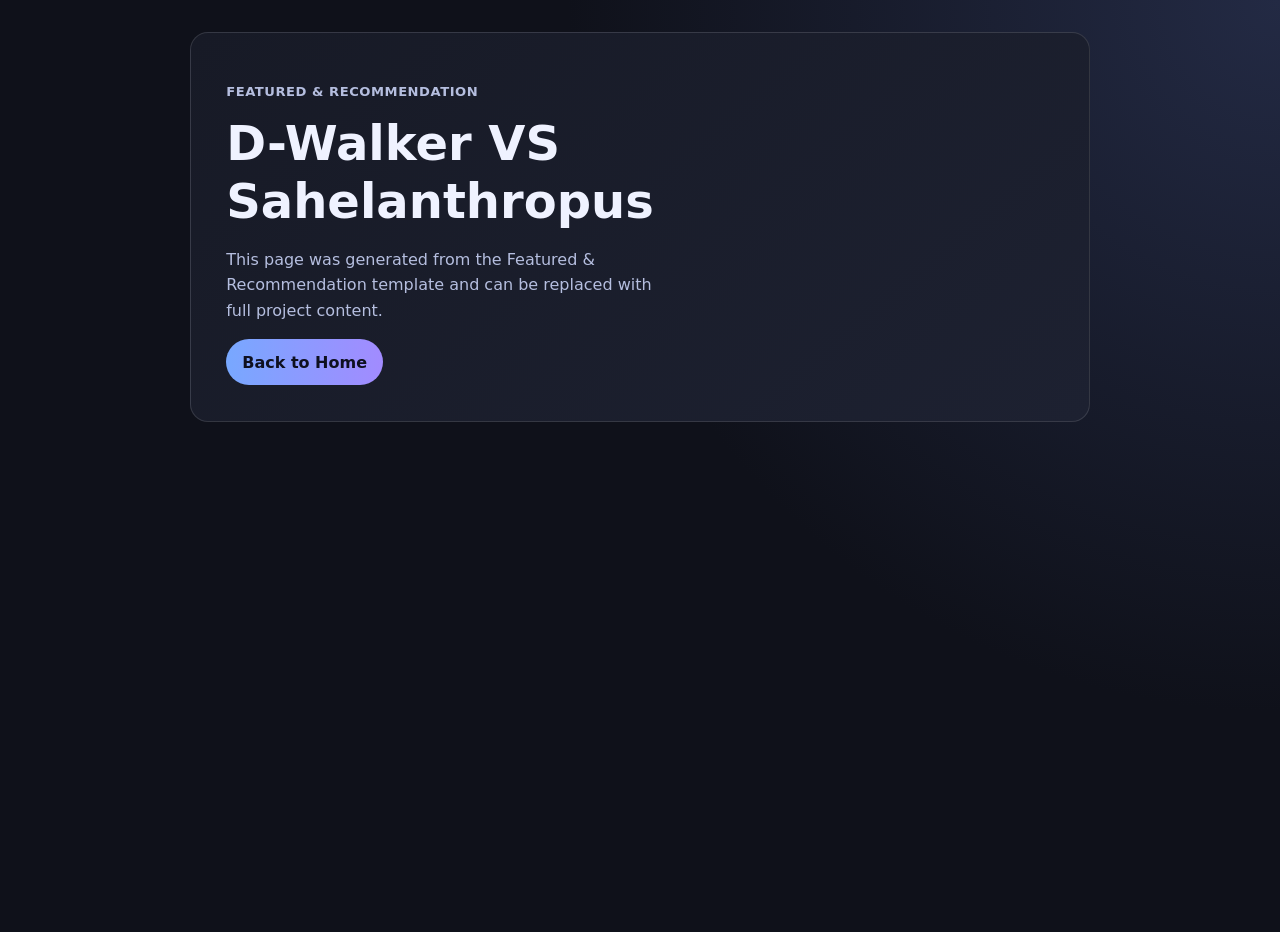
==== d-walker-vs-sahelanthropus.html @ 06092847 "Add featured recommendations carousel and four generated pages" ====
<!DOCTYPE html>
<html lang="en">
  <head>
    <meta charset="UTF-8" />
    <meta name="viewport" content="width=device-width, initial-scale=1.0" />
    <title>D-Walker VS Sahelanthropus | Yujia Max Liu</title>
    <link rel="stylesheet" href="style.css" />
  </head>
  <body>
    <main style="margin:2rem auto;max-width:900px;">
      <section class="hero">
        <div class="hero-copy">
          <p class="eyebrow">Featured & Recommendation</p>
          <h1>D-Walker VS Sahelanthropus</h1>
          <p>This page was generated from the Featured & Recommendation template and can be replaced with full project content.</p>
          <div class="hero-actions">
            <a class="btn primary" href="index.html#featured-recommendations">Back to Home</a>
          </div>
        </div>
      </section>
    </main>
  </body>
</html>
---- style.css ----
:root {
  --bg: #0f111a;
  --panel: #171a26;
  --panel-2: #1d2131;
  --text: #eff2ff;
  --muted: #b5bedf;
  --accent: #78a8ff;
  --accent-2: #a28bff;
  --line: rgba(255, 255, 255, 0.12);
  --top-bar-height: 72px;
  --sidebar-collapsed: 78px;
  --sidebar-expanded: 230px;
}

* {
  box-sizing: border-box;
}

html,
body {
  margin: 0;
  padding: 0;
}

body {
  font-family: "Inter", system-ui, -apple-system, sans-serif;
  color: var(--text);
  background: radial-gradient(circle at top right, #232a44 0%, var(--bg) 45%);
  line-height: 1.6;
  min-height: 100vh;
}

body.sidebar-open {
  overflow: hidden;
}

a {
  color: inherit;
}

.top-bar {
  position: sticky;
  top: 0;
  z-index: 30;
  min-height: var(--top-bar-height);
  display: flex;
  justify-content: space-between;
  align-items: center;
  padding: 0.9rem clamp(1rem, 3vw, 3rem);
  backdrop-filter: blur(8px);
  background: rgba(15, 17, 26, 0.88);
  border-bottom: 1px solid var(--line);
}

.brand {
  display: inline-flex;
  align-items: center;
  gap: 0.55rem;
  text-decoration: none;
  font-weight: 700;
}

.brand img {
  height: 34px;
  width: auto;
  max-width: 120px;
  object-fit: contain;
}

.menu-toggle {
  width: 44px;
  height: 44px;
  border-radius: 12px;
  border: 1px solid var(--line);
  background: rgba(255, 255, 255, 0.03);
  display: none;
  align-items: center;
  justify-content: center;
  gap: 0.28rem;
  flex-direction: column;
  cursor: pointer;
}

.menu-toggle span {
  width: 17px;
  height: 2px;
  border-radius: 999px;
  background: var(--text);
}

.sidebar {
  position: fixed;
  left: 0;
  top: var(--top-bar-height);
  height: calc(100vh - var(--top-bar-height));
  width: var(--sidebar-collapsed);
  z-index: 25;
  background: rgba(15, 17, 26, 0.92);
  border-right: 1px solid var(--line);
  padding: 1rem 0.8rem;
  display: flex;
  flex-direction: column;
  gap: 0.55rem;
  transition: width 0.35s ease, transform 0.32s ease;
  overflow: hidden;
}

.sidebar:hover,
.sidebar:focus-within {
  width: var(--sidebar-expanded);
}

.sidebar a {
  text-decoration: none;
  display: flex;
  align-items: center;
  gap: 0.7rem;
  padding: 0.65rem;
  border-radius: 12px;
  color: var(--muted);
  white-space: nowrap;
}

.sidebar a:hover {
  background: rgba(120, 168, 255, 0.12);
  color: var(--text);
}


.sidebar-share {
  margin-top: auto;
  border: 1px solid var(--line);
  border-radius: 12px;
  padding: 0.5rem;
  display: flex;
  align-items: center;
  justify-content: center;
  min-height: 44px;
  overflow: hidden;
}

.share-icon {
  display: grid;
  place-items: center;
  width: 30px;
  height: 30px;
  border-radius: 8px;
  background: rgba(255, 255, 255, 0.08);
  color: var(--text);
  font-size: 1rem;
  font-weight: 700;
}

.share-links {
  display: flex;
  gap: 0.45rem;
  opacity: 0;
  max-width: 0;
  transform: translateX(-6px);
  transition: opacity 0.22s ease, transform 0.22s ease, max-width 0.28s ease;
}

.share-links a {
  width: 30px;
  height: 30px;
  min-width: 30px;
  padding: 0;
  border-radius: 8px;
  display: grid;
  place-items: center;
  color: var(--text);
}

.share-links a:hover {
  background: rgba(120, 168, 255, 0.2);
}

.share-links svg {
  width: 16px;
  height: 16px;
  fill: currentColor;
}

.sidebar:hover .share-icon,
.sidebar:focus-within .share-icon {
  display: none;
}

.sidebar:hover .share-links,
.sidebar:focus-within .share-links {
  opacity: 1;
  max-width: 180px;
  transform: translateX(0);
}

.nav-icon {
  min-width: 30px;
  width: 30px;
  height: 30px;
  border-radius: 8px;
  display: grid;
  place-items: center;
  background: rgba(255, 255, 255, 0.08);
  font-size: 0.76rem;
  font-weight: 700;
  letter-spacing: 0.02em;
}

.nav-label {
  opacity: 0;
  transform: translateX(-6px);
  transition: opacity 0.22s ease, transform 0.22s ease;
}

.sidebar:hover .nav-label,
.sidebar:focus-within .nav-label {
  opacity: 1;
  transform: translateX(0);
}

.sidebar-overlay {
  display: none;
}

main,
.site-footer {
  width: min(1100px, 92vw);
  margin-left: calc(var(--sidebar-collapsed) + 2.4rem);
  margin-right: auto;
}

.featured-recommendations {
  margin-top: 1.8rem;
  border: 1px solid var(--line);
  border-radius: 18px;
  background: linear-gradient(140deg, var(--panel) 0%, var(--panel-2) 100%);
  padding: clamp(1rem, 2.5vw, 1.4rem);
  display: grid;
  grid-template-columns: auto 1fr auto;
  align-items: center;
  gap: 0.8rem;
}

.fr-card {
  display: grid;
  grid-template-columns: 1.1fr 0.9fr;
  gap: 1rem;
  text-decoration: none;
  min-width: 0;
}

.fr-media-main img {
  width: 100%;
  height: 100%;
  min-height: 300px;
  object-fit: cover;
  border-radius: 14px;
  border: 1px solid var(--line);
}

.fr-media-side {
  display: grid;
  gap: 0.8rem;
  align-content: start;
}

.fr-thumbs {
  display: grid;
  grid-template-columns: repeat(2, minmax(0, 1fr));
  gap: 0.65rem;
}

.fr-thumb {
  border: 1px solid var(--line);
  border-radius: 12px;
  overflow: hidden;
  padding: 0;
  background: transparent;
  cursor: pointer;
}

.fr-thumb img {
  width: 100%;
  height: 110px;
  object-fit: cover;
  display: block;
}

.fr-thumb:hover,
.fr-thumb:focus-visible,
.fr-thumb.is-active {
  border-color: var(--accent);
  box-shadow: 0 0 0 2px rgba(120, 168, 255, 0.2);
}

.fr-description {
  border: 1px solid var(--line);
  border-radius: 12px;
  padding: 0.8rem;
  background: rgba(0, 0, 0, 0.15);
}

.fr-description p {
  margin: 0;
  color: var(--muted);
}

.fr-nav {
  width: 40px;
  height: 40px;
  border-radius: 999px;
  border: 1px solid var(--line);
  background: rgba(255, 255, 255, 0.05);
  color: var(--text);
  cursor: pointer;
}

.fr-nav:hover,
.fr-nav:focus-visible {
  border-color: var(--accent);
}

.featured-recommendations.has-warning {
  border-color: #f4b860;
  box-shadow: 0 0 0 2px rgba(244, 184, 96, 0.25);
}

.fr-warning {
  grid-column: 1 / -1;
  margin-top: 0.5rem;
  border: 1px solid #f4b860;
  border-radius: 10px;
  background: rgba(244, 184, 96, 0.14);
  padding: 0.6rem 0.8rem;
  color: #ffd9a1;
}

.fr-warning ul {
  margin: 0.4rem 0 0;
  padding-left: 1.1rem;
}

.hero,
.about,
.works,
.video,
.site-footer {
  margin-top: 1.8rem;
  border: 1px solid var(--line);
  border-radius: 18px;
  background: linear-gradient(140deg, var(--panel) 0%, var(--panel-2) 100%);
  padding: clamp(1.1rem, 3vw, 2.2rem);
}

.hero {
  display: grid;
  gap: 1.3rem;
  grid-template-columns: 1.1fr 0.9fr;
  align-items: center;
}

.eyebrow {
  color: var(--accent);
  font-weight: 600;
  letter-spacing: 0.04em;
  text-transform: uppercase;
  font-size: 0.82rem;
}

h1,
h2,
h3 {
  margin: 0 0 0.5rem;
  line-height: 1.2;
}

h1 {
  font-size: clamp(1.8rem, 4.1vw, 3rem);
}

h2 {
  font-size: clamp(1.3rem, 2.4vw, 2rem);
}

.hero-copy p {
  color: var(--muted);
}

.about img {
  border-radius: 14px;
  align-items: center;

}

.hero-actions {
  margin-top: 1rem;
  display: flex;
  gap: 0.8rem;
  flex-wrap: wrap;
}

.btn {
  text-decoration: none;
  font-weight: 600;
  border-radius: 999px;
  padding: 0.64rem 1rem;
  border: 1px solid var(--line);
}

.btn.primary {
  background: linear-gradient(90deg, var(--accent) 0%, var(--accent-2) 100%);
  color: #0e1020;
  border: none;
}

.btn.ghost {
  color: var(--text);
}

.hero-media img {
  width: 100%;
  border-radius: 14px;
  object-fit: cover;
  min-height: 280px;
}

.gallery {
  margin-top: 1rem;
  display: grid;
  grid-template-columns: repeat(2, minmax(0, 1fr));
  gap: 1rem;
}

.card {
  border: 1px solid var(--line);
  border-radius: 14px;
  overflow: hidden;
  background: rgba(0, 0, 0, 0.16);
}

.card img {
  width: 100%;
  height: 230px;
  object-fit: cover;
  display: block;
}

.card h3 {
  padding: 0.8rem;
  font-size: 1rem;
}

.video-grid {
  margin-top: 1rem;
  display: grid;
  grid-template-columns: repeat(2, minmax(0, 1fr));
  gap: 1rem;
}

.video-grid iframe {
  width: 100%;
  aspect-ratio: 16 / 9;
  border: 0;
  border-radius: 12px;
}

.site-footer {
  margin-bottom: 2rem;
  text-align: center;
}

.site-footer p {
  color: var(--muted);
  margin: 0.5rem auto;
  max-width: 62ch;
}

.social-links {
  margin-top: 1rem;
  display: flex;
  justify-content: center;
  gap: 0.7rem;
}

.social-links a {
  width: 42px;
  height: 42px;
  border-radius: 50%;
  border: 1px solid var(--line);
  display: grid;
  place-items: center;
  transition: transform 0.2s ease, border-color 0.2s ease;
}

.social-links a:hover {
  transform: translateY(-2px);
  border-color: var(--accent);
}

.social-links svg {
  width: 20px;
  height: 20px;
  fill: var(--text);
}

.copyright {
  margin-top: 0.9rem;
  font-size: 0.9rem;
}

@media (max-width: 980px) {
  .menu-toggle {
    display: inline-flex;
  }

  .sidebar {
    width: min(78vw, 290px);
    transform: translateX(-100%);
    box-shadow: none;
    padding-bottom: calc(4.5rem + env(safe-area-inset-bottom, 0px));
  }

  .sidebar:hover,
  .sidebar:focus-within {
    width: min(78vw, 290px);
  }

  .sidebar .nav-label {
    opacity: 1;
    transform: none;
  }


  .sidebar .share-icon {
    display: none;
  }

  .sidebar .share-links {
    opacity: 1;
    max-width: 180px;
    transform: none;
  }

  .sidebar-share {
    /* Mobile browsers show a bottom URL bar. */
    /* It can cover the share links. */
    /* Move this block up by 3rem to keep links visible. */
    margin-bottom: calc(3rem + env(safe-area-inset-bottom, 0px));
  }

  .sidebar.is-open {
    transform: translateX(0);
    box-shadow: 14px 0 28px rgba(0, 0, 0, 0.45);
  }

  .sidebar-overlay {
    display: block;
    position: fixed;
    inset: var(--top-bar-height) 0 0 0;
    background: rgba(3, 6, 18, 0.6);
    z-index: 24;
    opacity: 0;
    pointer-events: none;
    transition: opacity 0.3s ease;
  }

  .sidebar-overlay.is-open {
    opacity: 1;
    pointer-events: auto;
  }

  main,
  .site-footer {
    width: min(1100px, 92vw);
    margin: 0 auto;
  }
}

@media (max-width: 860px) {
  .hero,
  .video-grid,
  .fr-card {
    grid-template-columns: 1fr;
  }
}

@media (max-width: 760px) {
  .featured-recommendations {
    grid-template-columns: 1fr;
  }

  .fr-nav {
    width: 100%;
    border-radius: 10px;
  }
}

@media (max-width: 640px) {
  .brand span {
    font-size: 0.96rem;
  }

  .gallery {
    grid-template-columns: 1fr;
  }

  .card img {
    height: 210px;
  }
}
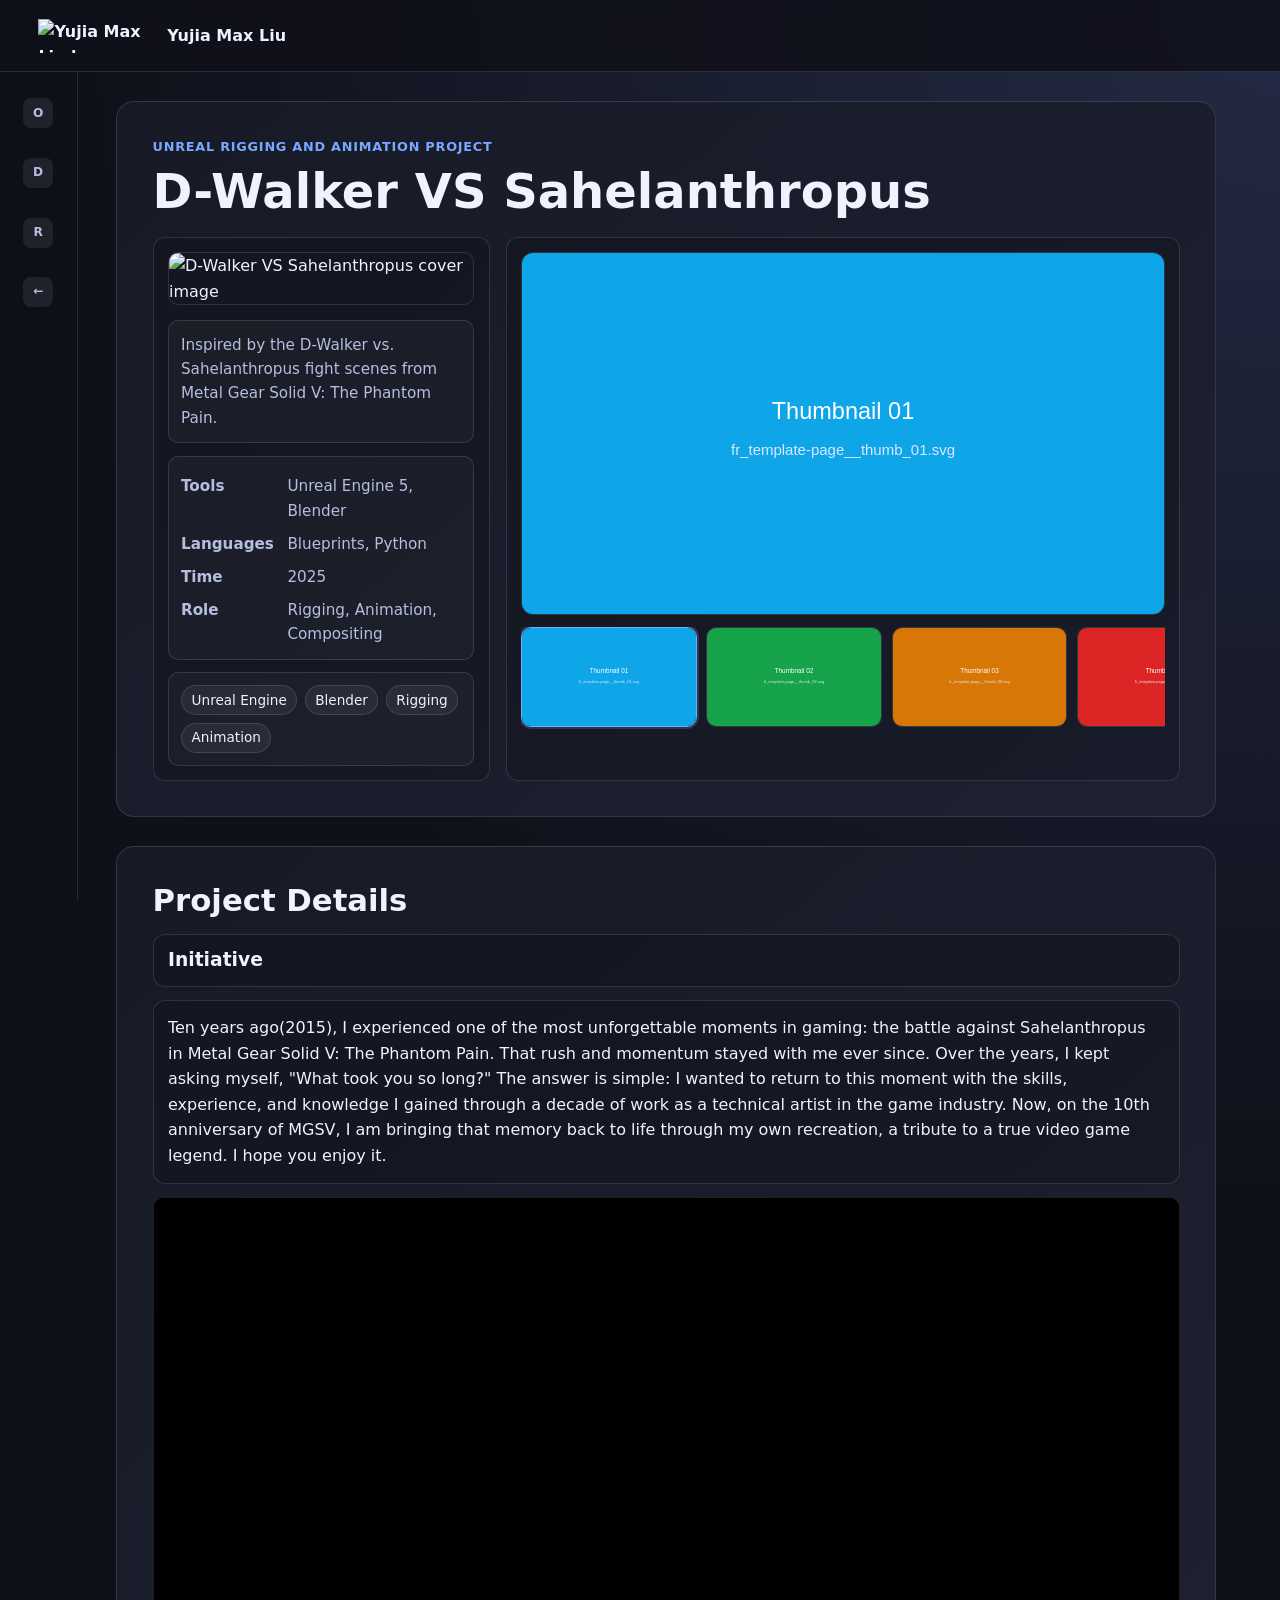
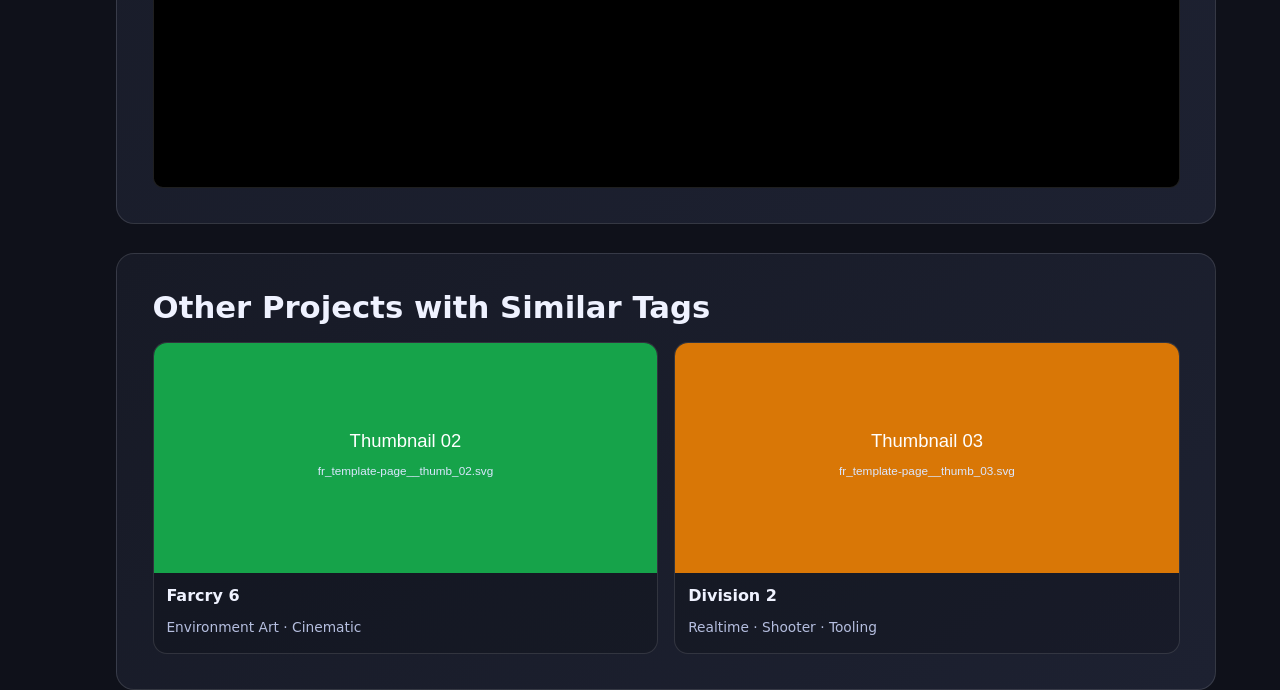
==== commit 6f45419c: "Update pages to page instance and use json to manage pages Update pages to page instance and use jso" ====
--- a/d-walker-vs-sahelanthropus.html
+++ b/d-walker-vs-sahelanthropus.html
@@ -6,18 +6,9 @@
     <title>D-Walker VS Sahelanthropus | Yujia Max Liu</title>
     <link rel="stylesheet" href="style.css" />
   </head>
-  <body>
-    <main style="margin:2rem auto;max-width:900px;">
-      <section class="hero">
-        <div class="hero-copy">
-          <p class="eyebrow">Featured & Recommendation</p>
-          <h1>D-Walker VS Sahelanthropus</h1>
-          <p>This page was generated from the Featured & Recommendation template and can be replaced with full project content.</p>
-          <div class="hero-actions">
-            <a class="btn primary" href="index.html#featured-recommendations">Back to Home</a>
-          </div>
-        </div>
-      </section>
-    </main>
+  <body data-project-slug="d-walker-vs-sahelanthropus">
+    <div data-project-instance-root></div>
+    <noscript>This page requires JavaScript to load the shared project template.</noscript>
+    <script src="project-instance-loader.js"></script>
   </body>
-</html>
+</html>
--- a/style.css
+++ b/style.css
@@ -237,7 +237,7 @@
   padding: clamp(1rem, 2.5vw, 1.4rem);
   display: grid;
   grid-template-columns: auto 1fr auto;
-  align-items: center;
+  align-items: stretch;
   gap: 0.8rem;
 }
 
@@ -247,12 +247,13 @@
   gap: 1rem;
   text-decoration: none;
   min-width: 0;
+  align-self: stretch;
 }
 
 .fr-media-main img {
   width: 100%;
-  height: 100%;
-  min-height: 300px;
+  aspect-ratio: 16 / 9;
+  height: auto;
   object-fit: cover;
   border-radius: 14px;
   border: 1px solid var(--line);
@@ -277,11 +278,12 @@
   padding: 0;
   background: transparent;
   cursor: pointer;
+  aspect-ratio: 16 / 9;
 }
 
 .fr-thumb img {
   width: 100%;
-  height: 110px;
+  height: 100%;
   object-fit: cover;
   display: block;
 }
@@ -306,18 +308,44 @@
 }
 
 .fr-nav {
-  width: 40px;
-  height: 40px;
-  border-radius: 999px;
+  width: 44px;
+  height: 100%;
+  min-height: 100%;
+  border-radius: 12px;
   border: 1px solid var(--line);
   background: rgba(255, 255, 255, 0.05);
   color: var(--text);
   cursor: pointer;
+  font-size: 1.1rem;
 }
 
 .fr-nav:hover,
 .fr-nav:focus-visible {
   border-color: var(--accent);
+}
+
+
+
+.fr-page-indicator {
+  grid-column: 1 / -1;
+  display: flex;
+  justify-content: center;
+  gap: 0.45rem;
+  margin-top: 0.2rem;
+}
+
+.fr-indicator-dot {
+  width: 10px;
+  height: 10px;
+  border-radius: 999px;
+  background: rgba(255, 255, 255, 0.25);
+  border: 1px solid rgba(255, 255, 255, 0.3);
+}
+
+.fr-indicator-dot.is-active {
+  background: var(--accent);
+  border-color: var(--accent);
+  box-shadow: 0 0 0 3px rgba(120, 168, 255, 0.2);
 }
 
 .featured-recommendations.has-warning {
@@ -340,31 +368,16 @@
   padding-left: 1.1rem;
 }
 
-.hero,
+.tags-system,
 .about,
+.featured-recommendations,
 .works,
-.video,
 .site-footer {
   margin-top: 1.8rem;
   border: 1px solid var(--line);
   border-radius: 18px;
   background: linear-gradient(140deg, var(--panel) 0%, var(--panel-2) 100%);
   padding: clamp(1.1rem, 3vw, 2.2rem);
-}
-
-.hero {
-  display: grid;
-  gap: 1.3rem;
-  grid-template-columns: 1.1fr 0.9fr;
-  align-items: center;
-}
-
-.eyebrow {
-  color: var(--accent);
-  font-weight: 600;
-  letter-spacing: 0.04em;
-  text-transform: uppercase;
-  font-size: 0.82rem;
 }
 
 h1,
@@ -382,47 +395,43 @@
   font-size: clamp(1.3rem, 2.4vw, 2rem);
 }
 
-.hero-copy p {
-  color: var(--muted);
-}
-
 .about img {
   border-radius: 14px;
   align-items: center;
 
 }
 
-.hero-actions {
-  margin-top: 1rem;
-  display: flex;
-  gap: 0.8rem;
+.tags-system {
+  position: sticky;
+  top: var(--top-bar-height);
+  z-index: 20;
+  backdrop-filter: blur(8px);
+}
+
+.tag-bar {
+  display: flex;
+  gap: 0.6rem;
   flex-wrap: wrap;
 }
 
-.btn {
-  text-decoration: none;
+.tag-chip {
+  border: 1px solid var(--line);
+  background: rgba(255, 255, 255, 0.04);
+  color: var(--muted);
+  border-radius: 999px;
+  padding: 0.4rem 0.8rem;
+  cursor: pointer;
   font-weight: 600;
-  border-radius: 999px;
-  padding: 0.64rem 1rem;
-  border: 1px solid var(--line);
-}
-
-.btn.primary {
-  background: linear-gradient(90deg, var(--accent) 0%, var(--accent-2) 100%);
-  color: #0e1020;
-  border: none;
-}
-
-.btn.ghost {
+}
+
+.tag-chip.is-active,
+.tag-chip:hover,
+.tag-chip:focus-visible {
+  border-color: var(--accent);
   color: var(--text);
-}
-
-.hero-media img {
-  width: 100%;
-  border-radius: 14px;
-  object-fit: cover;
-  min-height: 280px;
-}
+  box-shadow: 0 0 0 2px rgba(120, 168, 255, 0.2);
+}
+
 
 .gallery {
   margin-top: 1rem;
@@ -446,22 +455,24 @@
 }
 
 .card h3 {
-  padding: 0.8rem;
+  padding: 0.8rem 0.8rem 0.2rem;
   font-size: 1rem;
 }
 
-.video-grid {
+.work-link {
+  text-decoration: none;
+  display: block;
+}
+
+.work-tags {
+  margin: 0 0.8rem 0.9rem;
+  color: var(--muted);
+  font-size: 0.86rem;
+}
+
+.works-empty {
   margin-top: 1rem;
-  display: grid;
-  grid-template-columns: repeat(2, minmax(0, 1fr));
-  gap: 1rem;
-}
-
-.video-grid iframe {
-  width: 100%;
-  aspect-ratio: 16 / 9;
-  border: 0;
-  border-radius: 12px;
+  color: var(--muted);
 }
 
 .site-footer {
@@ -577,20 +588,65 @@
 }
 
 @media (max-width: 860px) {
-  .hero,
-  .video-grid,
   .fr-card {
     grid-template-columns: 1fr;
   }
 }
 
 @media (max-width: 760px) {
+  .tag-bar {
+    flex-wrap: nowrap;
+    overflow-x: auto;
+    overflow-y: hidden;
+    -webkit-overflow-scrolling: touch;
+    scrollbar-width: thin;
+    padding-bottom: 0.2rem;
+  }
+
+  .tag-chip {
+    flex: 0 0 auto;
+    white-space: nowrap;
+  }
+
+  .fr-thumbs {
+    display: none;
+  }
+
   .featured-recommendations {
-    grid-template-columns: 1fr;
+    grid-template-columns: repeat(2, minmax(0, 1fr));
+  }
+
+  .fr-card,
+  .fr-page-indicator,
+  .fr-warning {
+    grid-column: 1 / -1;
+  }
+
+  .fr-card {
+    grid-row: 1;
+  }
+
+  .fr-nav-prev {
+    grid-column: 1;
+    grid-row: 2;
+  }
+
+  .fr-nav-next {
+    grid-column: 2;
+    grid-row: 2;
+  }
+
+  .fr-page-indicator {
+    grid-row: 3;
+  }
+
+  .fr-warning {
+    grid-row: 4;
   }
 
   .fr-nav {
     width: 100%;
+    min-height: 42px;
     border-radius: 10px;
   }
 }
@@ -608,3 +664,328 @@
     height: 210px;
   }
 }
+
+.project-template-main {
+  width: min(1100px, 92vw);
+  margin-left: calc(var(--sidebar-collapsed) + 2.4rem);
+  margin-right: auto;
+}
+
+.project-panel {
+  margin-top: 1.8rem;
+  border: 1px solid var(--line);
+  border-radius: 18px;
+  background: linear-gradient(140deg, var(--panel) 0%, var(--panel-2) 100%);
+  padding: clamp(1.1rem, 3vw, 2.2rem);
+}
+
+.project-kicker {
+  margin: 0 0 0.35rem;
+  color: var(--accent);
+  letter-spacing: 0.06em;
+  text-transform: uppercase;
+  font-weight: 700;
+  font-size: 0.8rem;
+}
+
+.project-lead {
+  max-width: 72ch;
+  color: var(--muted);
+}
+
+.project-meta-grid,
+.process-columns,
+.project-showcase-grid,
+.other-projects-grid {
+  display: grid;
+  gap: 1rem;
+}
+
+.project-meta-grid {
+  margin-top: 1.1rem;
+  grid-template-columns: repeat(3, minmax(0, 1fr));
+}
+
+.project-meta-grid article,
+.process-columns article,
+.showcase-card {
+  border: 1px solid var(--line);
+  border-radius: 12px;
+  padding: 0.9rem;
+  background: rgba(0, 0, 0, 0.16);
+}
+
+.project-tag-list {
+  margin: 0;
+  padding-left: 1rem;
+}
+
+.project-showcase-grid {
+  margin-top: 0.9rem;
+  grid-template-columns: repeat(2, minmax(0, 1fr));
+}
+
+.showcase-card h4 {
+  margin: 0 0 0.5rem;
+}
+
+.showcase-card a {
+  color: var(--accent);
+  font-weight: 600;
+}
+
+.showcase-card img {
+  width: 100%;
+  border-radius: 10px;
+  border: 1px solid var(--line);
+  aspect-ratio: 16 / 9;
+  object-fit: cover;
+}
+
+.process-columns {
+  grid-template-columns: repeat(3, minmax(0, 1fr));
+}
+
+.other-projects-grid {
+  margin-top: 1rem;
+  grid-template-columns: repeat(2, minmax(0, 1fr));
+}
+
+.other-projects-grid .card {
+  text-decoration: none;
+}
+
+@media (max-width: 980px) {
+  .project-template-main {
+    width: min(1100px, 92vw);
+    margin: 0 auto;
+  }
+}
+
+@media (max-width: 760px) {
+  .project-meta-grid,
+  .project-showcase-grid,
+  .process-columns,
+  .other-projects-grid {
+    grid-template-columns: 1fr;
+  }
+}
+
+.project-overview-layout {
+  margin-top: 1rem;
+  display: grid;
+  grid-template-columns: 1fr 2fr;
+  gap: 1rem;
+}
+
+.project-overview-info,
+.project-overview-gallery {
+  min-width: 0;
+  width: 100%;
+  max-width: 100%;
+  border: 1px solid var(--line);
+  border-radius: 12px;
+  padding: 0.9rem;
+  background: rgba(0, 0, 0, 0.16);
+}
+
+.project-cover {
+  width: 100%;
+  aspect-ratio: 16 / 9;
+  object-fit: cover;
+  border-radius: 10px;
+  border: 1px solid var(--line);
+}
+
+.project-detail-list {
+  margin-top: 0.9rem;
+  display: flex;
+  flex-direction: column;
+  gap: 0.8rem;
+}
+
+.project-detail-list section {
+  border: 1px solid var(--line);
+  border-radius: 10px;
+  padding: 0.75rem;
+  background: rgba(255, 255, 255, 0.03);
+}
+
+.project-detail-list h2 {
+  font-size: 0.95rem;
+  margin-bottom: 0.35rem;
+  line-height: 1.35;
+}
+
+.project-detail-list p,
+.project-detail-list li {
+  color: var(--muted);
+  font-size: 0.95rem;
+}
+
+.project-description-text {
+  margin: 0;
+  color: var(--muted);
+  font-size: 0.95rem;
+}
+
+.project-meta-grid-2col {
+  display: grid;
+  grid-template-columns: auto 1fr;
+  gap: 0.55rem 0.85rem;
+  margin-top: 0.35rem;
+}
+
+.meta-label,
+.meta-value {
+  margin: 0;
+  color: var(--muted);
+}
+
+.meta-label {
+  font-weight: 600;
+}
+
+.project-tag-boxes {
+  list-style: none;
+  margin: 0;
+  padding: 0;
+  display: flex;
+  flex-wrap: wrap;
+  gap: 0.45rem;
+}
+
+.project-tag-boxes li {
+  border: 1px solid var(--line);
+  border-radius: 999px;
+  padding: 0.2rem 0.6rem;
+  background: rgba(255, 255, 255, 0.06);
+  color: var(--text);
+  font-size: 0.85rem;
+}
+
+.project-gallery-main-frame {
+  width: 100%;
+  border-radius: 12px;
+  overflow: hidden;
+  border: 1px solid var(--line);
+}
+
+.project-gallery-main {
+  width: 100%;
+  aspect-ratio: 16 / 9;
+  object-fit: cover;
+  display: block;
+}
+
+.project-gallery-track {
+  --thumb-gap: 0.6rem;
+  margin-top: 0.75rem;
+  display: flex;
+  gap: var(--thumb-gap);
+  overflow-x: auto;
+  scrollbar-width: thin;
+  -webkit-overflow-scrolling: touch;
+  padding-bottom: 0.2rem;
+}
+
+.project-thumb {
+  flex: 0 0 calc((100% - (var(--thumb-gap) * 3)) / 3.5);
+  border: 1px solid var(--line);
+  border-radius: 10px;
+  padding: 0;
+  cursor: pointer;
+  overflow: hidden;
+  background: transparent;
+}
+
+.project-thumb img {
+  width: 100%;
+  aspect-ratio: 16 / 9;
+  object-fit: cover;
+  display: block;
+}
+
+.project-thumb:hover,
+.project-thumb:focus-visible,
+.project-thumb.is-active {
+  border-color: var(--accent);
+  box-shadow: 0 0 0 2px rgba(120, 168, 255, 0.2);
+}
+
+.project-details-content {
+  margin-top: 0.9rem;
+  display: grid;
+  gap: 0.8rem;
+}
+
+.project-details-block {
+  border: 1px solid var(--line);
+  border-radius: 12px;
+  padding: 0.9rem;
+  background: rgba(0, 0, 0, 0.16);
+  margin: 0;
+}
+
+.project-details-image {
+  width: 100%;
+  max-width: 100%;
+  aspect-ratio: 16 / 9;
+  object-fit: cover;
+  border-radius: 10px;
+  display: block;
+}
+
+.project-details-video-frame {
+  width: 100%;
+  border-radius: 10px;
+  overflow: hidden;
+  border: 1px solid var(--line);
+  background: #000;
+}
+
+.project-details-video-frame iframe {
+  width: 100%;
+  aspect-ratio: 16 / 9;
+  border: 0;
+  display: block;
+}
+
+@media (max-width: 980px) {
+  .project-template-main {
+    width: 100%;
+  }
+
+  .project-panel {
+    padding: 1rem;
+  }
+
+  .project-overview-layout {
+    width: 100%;
+    grid-template-columns: 1fr;
+  }
+
+  .project-overview-info {
+    order: 1;
+  }
+
+  .project-overview-gallery {
+    order: 2;
+    margin-top: 0.35rem;
+  }
+
+  .project-cover,
+  .project-gallery-main-frame,
+  .project-gallery-main {
+    width: 100%;
+    max-width: 100%;
+  }
+
+  .project-meta-grid-2col {
+    grid-template-columns: 1fr;
+  }
+
+  .project-thumb {
+    flex-basis: min(42vw, 180px);
+  }
+}
